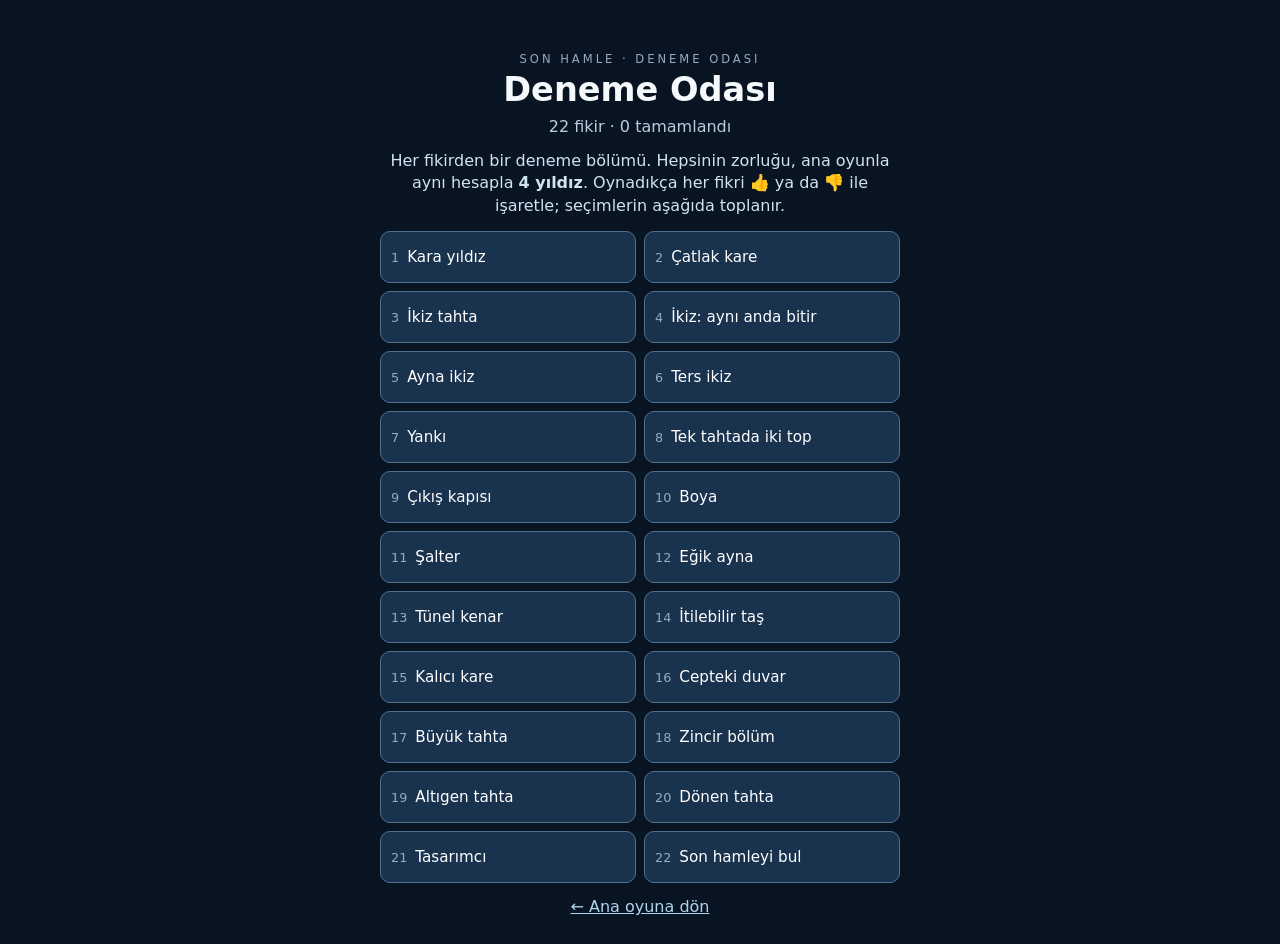
==== lab/index.html @ d979d057 "Deploy from chtcngz/son-hamle@76c273a" ====
<!doctype html>
<html lang="tr">
<head>
  <meta charset="utf-8">
  <meta name="viewport" content="width=device-width,initial-scale=1">
  <title>Son Hamle · Deneme Odası</title>
  <link rel="stylesheet" href="../style.css?v=12">
  <link rel="stylesheet" href="lab.css?v=1">
  <script src="lab-engine.js?v=1" defer></script>
  <script src="lab.js?v=1" defer></script>
</head>
<body>
  <main class="app">
    <header class="top">
      <div id="difficulty" class="difficulty" role="img" aria-label="Tahmini zorluk">
        <span class="difficulty-caption">Zorluk <strong id="difficulty-value">–/5</strong></span>
        <span id="difficulty-stars" class="difficulty-stars" aria-hidden="true"></span>
      </div>
      <p class="eyebrow">SON HAMLE · DENEME ODASI</p>
      <h1 id="level-title">Deneme Odası</h1>
      <p id="counters"></p>
    </header>
    <section id="game-view" aria-label="Oyun alanı" hidden>
      <p id="rule" class="lab-rule"></p>
      <div id="boards" class="boards" aria-label="Tahta"></div>
      <div id="sequence" class="sequence" hidden></div>
      <p id="message" class="message" role="status"></p>
      <div id="pad" class="pad" aria-label="Yön düğmeleri"></div>
      <div class="lab-actions">
        <button id="pocket" type="button" hidden>Duvar Koy</button>
        <button id="play" type="button" hidden>Oynat</button>
        <button id="restart" type="button">Yeniden Başlat</button>
      </div>
      <div class="vote-row" aria-label="Bu fikir hakkında">
        <span>Bu fikir:</span>
        <button id="vote-up" type="button" aria-pressed="false">👍 Beğendim</button>
        <button id="vote-down" type="button" aria-pressed="false">👎 Beğenmedim</button>
      </div>
      <button id="next" class="primary" type="button" hidden>Sonraki Fikir</button>
    </section>
    <section id="levels-view" aria-label="Fikirler">
      <p class="lab-intro">Her fikirden bir deneme bölümü. Hepsinin zorluğu, ana oyunla aynı hesapla <strong>4 yıldız</strong>. Oynadıkça her fikri 👍 ya da 👎 ile işaretle; seçimlerin aşağıda toplanır.</p>
      <div id="idea-list" class="idea-list"></div>
      <div id="votes" class="votes" hidden>
        <p id="votes-text" class="votes-text"></p>
        <button id="votes-copy" type="button">Seçimlerimi kopyala</button>
      </div>
      <a class="lab-link" href="../index.html">← Ana oyuna dön</a>
    </section>
    <button id="levels-toggle" class="outline" type="button" hidden>Fikirler</button>
  </main>
  <div id="result" class="result" role="dialog" aria-labelledby="result-title" hidden>
    <button id="result-card" class="result-card" type="button">
      <span id="result-title" class="result-title"></span>
      <span id="result-text" class="result-text"></span>
      <span id="result-action" class="result-action"></span>
    </button>
  </div>
</body>
</html>
---- style.css ----
:root{font-family:system-ui,-apple-system,"Segoe UI",sans-serif;color:#f6f9fc;background:#091423;font-synthesis:none}
*{box-sizing:border-box}
body{margin:0;min-height:100vh}
button{font:inherit;cursor:pointer}
.app{width:min(100%,900px);min-height:100vh;margin:auto;padding:20px clamp(14px,3vw,32px) 28px;display:flex;flex-direction:column;align-items:center;gap:14px}
.top{position:relative;width:100%;padding-top:32px;text-align:center}.eyebrow{letter-spacing:.26em;color:#94abc3;font-size:.72rem;margin:0 0 4px}.top h1{font-size:clamp(1.45rem,4vw,2.1rem);margin:0}.top p:last-child{margin:8px 0 0;color:#b9cddd}
.difficulty{position:absolute;top:0;right:0;display:flex;align-items:center;justify-content:flex-end;gap:7px;white-space:nowrap;color:#dce9f3}
.difficulty-caption{font-size:.75rem}.difficulty-caption strong{color:#ffd16c;font-weight:700}
.difficulty-stars{display:flex;gap:2px;font-size:1.18rem;line-height:1}
.difficulty-star{position:relative;display:inline-block;width:1em;height:1em;color:#52677c}
.difficulty-star-fill{position:absolute;left:0;top:0;height:100%;overflow:hidden;white-space:nowrap;color:#f7ad24}
#game-view,#levels-view{width:100%;display:flex;flex-direction:column;align-items:center;gap:14px}
[hidden]{display:none!important}
.board{width:min(100%,min(58vh,510px));aspect-ratio:1;display:grid;gap:3px;touch-action:manipulation}
.cell{border:0;border-radius:5px;background:#b7d6e5;color:#25364b;display:grid;place-items:center;padding:0;min-width:0;min-height:0;transition:background .12s,transform .12s}
.cell>span{grid-area:1/1}
.cell:not(.wall):not(.closed):not(.portal):not(.gate):not(.arrow):not(.stop):not(.black):hover{background:#d7ebf4;transform:scale(.97)}
.cell.wall{background:#46546a;cursor:default}.cell.closed{background:#798494;color:#172638;font-weight:800;font-size:clamp(1.4rem,5vw,2.4rem)}
.cell.gate.locked{background:#3a6b77;color:#e4faff;box-shadow:inset 0 0 0 3px #83b5bb;font-size:clamp(1.25rem,4vw,2rem)}
.cell.gate.open{background:#97d9d0;box-shadow:inset 0 0 0 3px #3d9994}
.cell.portal{background:radial-gradient(circle,#c7acfc 18%,#7141a7 45%,#463175 78%);box-shadow:inset 0 0 0 3px #d1b7ff}
.cell.arrow{background:#bfe6b4;box-shadow:inset 0 0 0 3px #62ab63}
.arrow-icon{display:block;width:58%;aspect-ratio:1;background:#2c7a45;clip-path:polygon(50% 0,100% 52%,68% 52%,68% 100%,32% 100%,32% 52%,0 52%)}
.arrow-icon.Right{transform:rotate(90deg)}.arrow-icon.Down{transform:rotate(180deg)}.arrow-icon.Left{transform:rotate(270deg)}
.cell.stop{background:#f4c9b7;box-shadow:inset 0 0 0 3px #d5694a}
.stop-icon{display:block;width:54%;aspect-ratio:1;background:#b7432b;clip-path:polygon(30% 0,70% 0,100% 30%,100% 70%,70% 100%,30% 100%,0 70%,0 30%)}
.cell.black{box-shadow:inset 0 0 0 3px #b8322a}
.black-star{display:block;width:66%;aspect-ratio:1;background:#141a26;clip-path:polygon(50% 0%,61% 35%,98% 35%,68% 57%,79% 94%,50% 72%,21% 94%,32% 57%,2% 35%,39% 35%)}
.cell.crack{background:#c4dae5}
.crack-icon{display:block;width:80%;aspect-ratio:1;background:url("data:image/svg+xml,%3Csvg xmlns='http://www.w3.org/2000/svg' viewBox='0 0 40 40'%3E%3Cpath d='M3 10L13 15L10 23L20 27L17 37M13 15L24 11L31 3M20 27L29 24L37 32M24 11L27 18' fill='none' stroke='%233c4f66' stroke-width='2.4' stroke-linecap='round' stroke-linejoin='round'/%3E%3C/svg%3E") center/contain no-repeat}
.player.burned{background:#b8322a;box-shadow:inset -5px -6px 0 #7b1a14}
.void{visibility:hidden;pointer-events:none}
.player{display:block;width:48%;aspect-ratio:1;border-radius:50%;background:#173b69;box-shadow:inset -5px -6px 0 #0e2b4f}
.star{display:grid;place-items:center;width:65%;aspect-ratio:1;background:#f7ad24;color:#25364b;font-weight:800;font-size:clamp(.8rem,2.7vw,1.3rem);clip-path:polygon(50% 0%,61% 35%,98% 35%,68% 57%,79% 94%,50% 72%,21% 94%,32% 57%,2% 35%,39% 35%)}
.star.future{opacity:.5}.star.target{filter:drop-shadow(0 0 3px #fff)}
.key-icon{font-size:clamp(1.3rem,4vw,2rem);line-height:1}
.message{min-height:2.6em;text-align:center;margin:0;color:#dce9f3;display:grid;place-items:center;font-size:clamp(.94rem,2.5vw,1.12rem)}
.rule-hint{margin:-10px 0 0;color:#aed5ec;text-align:center;font-size:.9rem;white-space:pre-line}
.actions{width:min(100%,510px)}
.actions button{width:100%}
.actions button,#next,#levels-toggle,#back{border:1px solid #6189ad;border-radius:10px;padding:12px 14px;background:#17314f;color:#fff;min-height:48px}
.actions button:hover,#levels-toggle:hover,#back:hover{background:#24496f}
#next{width:min(100%,510px);background:#e4a325;color:#162235;border-color:#e4a325;font-weight:700}
#levels-toggle{margin-top:auto;width:min(100%,510px)}
.level-grid{width:min(100%,510px);display:grid;grid-template-columns:repeat(5,1fr);gap:7px}
.block-title{grid-column:1/-1;margin:6px 0 0;color:#94abc3;font-size:.78rem;letter-spacing:.12em;text-transform:uppercase}
.level-grid button{border:1px solid #53718d;border-radius:7px;background:#19324e;color:#fff;min-height:47px}
.level-grid button.current{border-color:#e4a325}.level-grid button.complete{background:#25584e}.level-grid button:disabled{opacity:.4;cursor:not-allowed}
#back{width:min(100%,510px)}
.lab-entry{display:block;width:min(100%,510px);padding:12px 14px;border:1px dashed #6189ad;border-radius:10px;color:#aed5ec;text-align:center;text-decoration:none}
.lab-entry:hover{background:#17314f}
.result{position:fixed;top:0;right:0;bottom:0;left:0;z-index:5;display:grid;place-items:center;padding:20px;background:rgba(4,10,20,.62);animation:result-in .2s ease-out .35s both}
.result-card{display:grid;justify-items:center;gap:6px;width:min(100%,310px);padding:24px 20px 20px;border:2px solid #e4a325;border-radius:18px;background:#12284a;color:#fff;text-align:center;box-shadow:0 18px 48px rgba(0,0,0,.55)}
.result-card:active{transform:scale(.98)}.result-card:focus-visible{outline:2px solid #fff;outline-offset:3px}
.result-title{font-size:1.8rem;font-weight:800;line-height:1.1}
.result-text{color:#c6d8e6;font-size:.98rem}
.result-action{width:100%;margin-top:12px;padding:13px 14px;border-radius:10px;background:#e4a325;color:#162235;font-weight:700}
.result.lost .result-card{border-color:#d5694a}.result.lost .result-title{color:#ffb7a3}.result.lost .result-action{background:#d5694a;color:#fff}
@keyframes result-in{from{visibility:hidden;opacity:0}to{visibility:visible;opacity:1}}
@media(prefers-reduced-motion:reduce){.result{animation-duration:.01s}}
@media(max-height:700px){.app{gap:8px;padding-top:10px}.board{width:min(100%,48vh)}.message{min-height:1.7em}}
---- lab/lab.css ----
/* Deneme odası: ana oyunun style.css'i üstüne yalnızca yeni kareler ve düzen. */
.lab-rule{margin:-4px 0 0;max-width:520px;color:#cfe3f1;text-align:center;font-size:.93rem;line-height:1.35}
.boards{width:100%;display:flex;flex-direction:column;align-items:center;gap:8px}
.board-wrap{display:flex;flex-direction:column;align-items:center;gap:4px;transition:opacity .2s}
.board-wrap.later{opacity:.55}.board-wrap.done{opacity:.4}
.board-label{margin:0;color:#94abc3;font-size:.78rem;letter-spacing:.06em}
.board-wrap.now .board-label{color:#ffd16c}
.lab-board.square{display:grid;gap:3px;touch-action:manipulation}
.lab-board.hex{position:relative;touch-action:manipulation}
.lab-board.hex .cell{position:absolute;border-radius:0;clip-path:polygon(50% 0,100% 25%,100% 75%,50% 100%,0 75%,0 25%)}
.lab-board.turning{animation:lab-turn .45s ease-in-out}
@keyframes lab-turn{from{transform:rotate(var(--from))}to{transform:rotate(var(--to))}}
.lab-board .cell{font-size:clamp(.9rem,3.5vw,1.6rem)}
.lab-board .cell.closed{font-size:clamp(.9rem,3.5vw,1.6rem)}
.cell.wall.placed{background:#8a6d3b;box-shadow:inset 0 0 0 3px #e4a325}
.cell.painted{background:#f2b8d8}
.cell.painted:hover{background:#f6cbe3!important}
.cell.permanent{box-shadow:inset 0 0 0 4px #e4a325}
.permanent-icon{color:#b9770e;font-weight:800;font-size:1.3em;line-height:1}
.cell.red.up{background:#c0392b}.cell.red.down{box-shadow:inset 0 0 0 3px #c0392b}
.cell.blue.up{background:#2e6fd0}.cell.blue.down{box-shadow:inset 0 0 0 3px #2e6fd0}
.switch-icon{display:block;width:62%;height:34%;border-radius:999px;background:#c0392b;position:relative}
.switch-icon::after{content:"";position:absolute;top:12%;left:8%;width:38%;height:76%;border-radius:50%;background:#fff}
.switch-icon.on{background:#2e6fd0}.switch-icon.on::after{left:54%}
.mirror-icon{display:block;width:84%;height:84%;background:linear-gradient(to top left,transparent calc(50% - 3px),#3c4f66 calc(50% - 3px),#9fd3ff 50%,#3c4f66 calc(50% + 3px),transparent calc(50% + 3px))}
.mirror-icon.backslash{transform:scaleX(-1)}
.cell.mirror{background:#d8ecf5}
.cell.exit.shut{background:#9fb3c3}.cell.exit.open{background:#7fd6a0}
.exit-icon{display:block;width:46%;height:66%;border-radius:40% 40% 4px 4px;background:#2c3e50;box-shadow:inset 0 0 0 3px #e4a325}
.cell.exit.open .exit-icon{background:#0f5132}
.rotator-icon{font-weight:800;color:#6b3fa0;font-size:1.25em;line-height:1}
.cell.rotator{background:#e2d4f5}
.stone{display:block;width:70%;aspect-ratio:1;border-radius:46% 54% 50% 50%;background:#7b8794;box-shadow:inset -4px -5px 0 #59636e}
.player.second{background:#8e2c6b;box-shadow:inset -5px -6px 0 #5f1a47}
.cell.wrap-l{box-shadow:inset 6px 0 0 #a07cff}.cell.wrap-r{box-shadow:inset -6px 0 0 #a07cff}
.cell.wrap-t{box-shadow:inset 0 6px 0 #a07cff}.cell.wrap-b{box-shadow:inset 0 -6px 0 #a07cff}
.cell.wrap-l.wrap-t{box-shadow:inset 6px 6px 0 #a07cff}.cell.wrap-r.wrap-t{box-shadow:inset -6px 6px 0 #a07cff}
.cell.wrap-l.wrap-b{box-shadow:inset 6px -6px 0 #a07cff}.cell.wrap-r.wrap-b{box-shadow:inset -6px -6px 0 #a07cff}
.sequence{display:flex;flex-wrap:wrap;justify-content:center;align-items:center;gap:6px}
.sequence-title{color:#94abc3;font-size:.85rem}
.sequence-step{display:grid;place-items:center;width:34px;height:34px;border-radius:8px;background:#17314f;border:1px solid #6189ad;font-size:1.2rem}
.sequence-step.done{opacity:.45}.sequence-step.current{opacity:1;background:#e4a325;color:#162235;border-color:#e4a325}
.pad{display:grid;gap:6px;width:min(100%,360px)}
.pad.square{grid-template-columns:repeat(4,1fr)}
.pad.hex{grid-template-columns:repeat(6,1fr)}
.pad button{min-height:44px;border:1px solid #6189ad;border-radius:10px;background:#17314f;color:#fff;font-size:1.3rem}
.pad button:active{background:#24496f}
.lab-actions{width:min(100%,510px);display:flex;gap:8px}
.lab-actions button{flex:1;border:1px solid #6189ad;border-radius:10px;padding:12px 14px;background:#17314f;color:#fff;min-height:48px}
.lab-actions button:disabled{opacity:.45;cursor:default}
.lab-actions button.active{background:#e4a325;color:#162235;border-color:#e4a325;font-weight:700}
#play:not(:disabled){background:#e4a325;color:#162235;border-color:#e4a325;font-weight:700}
.lab-intro{max-width:520px;margin:0;color:#cfe3f1;text-align:center;line-height:1.4}
.idea-list{width:min(100%,520px);display:grid;grid-template-columns:repeat(2,1fr);gap:8px}
.idea-card{display:grid;grid-template-columns:auto 1fr auto;align-items:center;gap:8px;min-height:52px;padding:8px 10px;border:1px solid #53718d;border-radius:10px;background:#19324e;color:#fff;text-align:left}
.idea-card.complete{background:#25584e}
.idea-number{color:#94abc3;font-size:.8rem}.idea-title{font-size:.95rem}.idea-marks{color:#ffd16c}
.lab-link{color:#aed5ec}
@media(max-width:380px){.idea-list{grid-template-columns:1fr}}
.vote-row{display:flex;align-items:center;justify-content:center;gap:8px;color:#94abc3;font-size:.88rem}
.vote-row button{border:1px solid #53718d;border-radius:999px;padding:7px 12px;background:transparent;color:#dce9f3;min-height:38px}
.vote-row button[aria-pressed="true"]{background:#e4a325;border-color:#e4a325;color:#162235;font-weight:700}
.votes{width:min(100%,520px);display:grid;gap:8px;padding:12px;border:1px solid #53718d;border-radius:10px}
.votes-text{margin:0;white-space:pre-line;color:#dce9f3;line-height:1.4;user-select:text}
.votes button{border:1px solid #6189ad;border-radius:10px;padding:10px;background:#17314f;color:#fff}
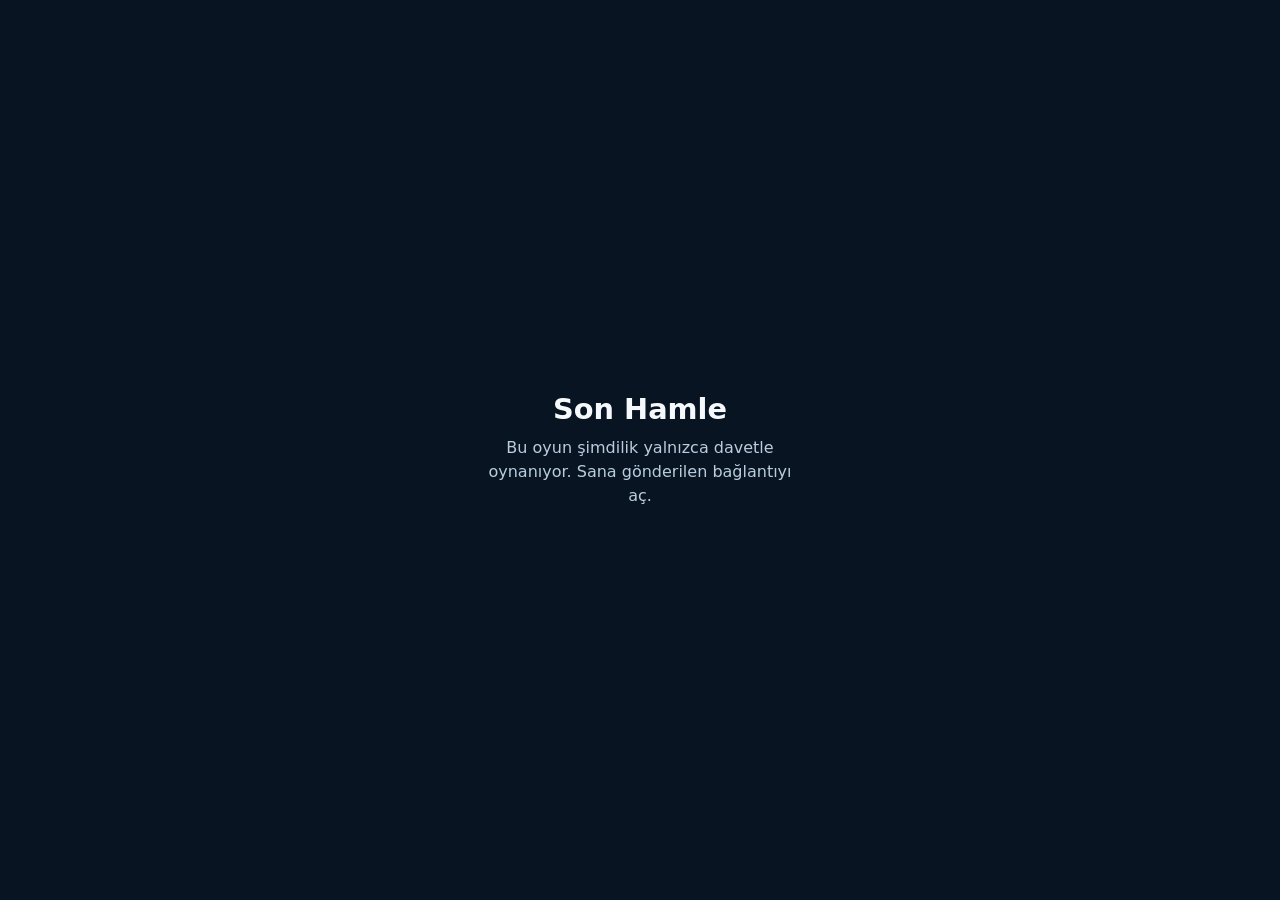
==== commit f5903a44: "Deploy from chtcngz/son-hamle@b68c075" ====
--- a/lab/index.html
+++ b/lab/index.html
@@ -1,60 +1,63 @@
 <!doctype html>
 <html lang="tr">
 <head>
-  <meta charset="utf-8">
-  <meta name="viewport" content="width=device-width,initial-scale=1">
-  <title>Son Hamle · Deneme Odası</title>
-  <link rel="stylesheet" href="../style.css?v=12">
-  <link rel="stylesheet" href="lab.css?v=1">
-  <script src="lab-engine.js?v=1" defer></script>
-  <script src="lab.js?v=1" defer></script>
+<meta charset="utf-8">
+<meta name="viewport" content="width=device-width,initial-scale=1">
+<meta name="robots" content="noindex,nofollow">
+<title>Son Hamle</title>
+<style>
+:root{font-family:system-ui,-apple-system,"Segoe UI",sans-serif;color:#f6f9fc;background:#091423}
+body{margin:0;min-height:100vh}
+.gate{min-height:100vh;display:grid;place-items:center;padding:24px;text-align:center;box-sizing:border-box}
+.gate h1{margin:0 0 10px;font-size:1.8rem}
+.gate p{margin:0 auto;color:#b9cddd;max-width:30ch;line-height:1.5}
+</style>
 </head>
 <body>
-  <main class="app">
-    <header class="top">
-      <div id="difficulty" class="difficulty" role="img" aria-label="Tahmini zorluk">
-        <span class="difficulty-caption">Zorluk <strong id="difficulty-value">–/5</strong></span>
-        <span id="difficulty-stars" class="difficulty-stars" aria-hidden="true"></span>
-      </div>
-      <p class="eyebrow">SON HAMLE · DENEME ODASI</p>
-      <h1 id="level-title">Deneme Odası</h1>
-      <p id="counters"></p>
-    </header>
-    <section id="game-view" aria-label="Oyun alanı" hidden>
-      <p id="rule" class="lab-rule"></p>
-      <div id="boards" class="boards" aria-label="Tahta"></div>
-      <div id="sequence" class="sequence" hidden></div>
-      <p id="message" class="message" role="status"></p>
-      <div id="pad" class="pad" aria-label="Yön düğmeleri"></div>
-      <div class="lab-actions">
-        <button id="pocket" type="button" hidden>Duvar Koy</button>
-        <button id="play" type="button" hidden>Oynat</button>
-        <button id="restart" type="button">Yeniden Başlat</button>
-      </div>
-      <div class="vote-row" aria-label="Bu fikir hakkında">
-        <span>Bu fikir:</span>
-        <button id="vote-up" type="button" aria-pressed="false">👍 Beğendim</button>
-        <button id="vote-down" type="button" aria-pressed="false">👎 Beğenmedim</button>
-      </div>
-      <button id="next" class="primary" type="button" hidden>Sonraki Fikir</button>
-    </section>
-    <section id="levels-view" aria-label="Fikirler">
-      <p class="lab-intro">Her fikirden bir deneme bölümü. Hepsinin zorluğu, ana oyunla aynı hesapla <strong>4 yıldız</strong>. Oynadıkça her fikri 👍 ya da 👎 ile işaretle; seçimlerin aşağıda toplanır.</p>
-      <div id="idea-list" class="idea-list"></div>
-      <div id="votes" class="votes" hidden>
-        <p id="votes-text" class="votes-text"></p>
-        <button id="votes-copy" type="button">Seçimlerimi kopyala</button>
-      </div>
-      <a class="lab-link" href="../index.html">← Ana oyuna dön</a>
-    </section>
-    <button id="levels-toggle" class="outline" type="button" hidden>Fikirler</button>
-  </main>
-  <div id="result" class="result" role="dialog" aria-labelledby="result-title" hidden>
-    <button id="result-card" class="result-card" type="button">
-      <span id="result-title" class="result-title"></span>
-      <span id="result-text" class="result-text"></span>
-      <span id="result-action" class="result-action"></span>
-    </button>
-  </div>
+<main class="gate"><div><h1>Son Hamle</h1><p id="gate-text">Yükleniyor…</p></div></main>
+<script>
+(async()=>{
+  const PAGE="lab/",BASE=PAGE?"../":"",STORE="sonhamle-davet";
+  // Kilitliyken adrese bağlantı yapıştırılırsa (yalnız # kısmı değişir, sayfa yenilenmez) sayfa yeniden açılır.
+  const say=text=>{document.getElementById("gate-text").textContent=text;addEventListener("hashchange",()=>location.reload());};
+  let key=new URLSearchParams(location.hash.slice(1)).get("k");
+  if(key){
+    let kept=false;try{localStorage.setItem(STORE,key);kept=true;}catch{}
+    if(kept)history.replaceState(null,"",location.pathname+location.search); // bağlantı adres çubuğunda kalmasın
+  }else{try{key=localStorage.getItem(STORE);}catch{}}
+  if(!key)return say("Bu oyun şimdilik yalnızca davetle oynanıyor. Sana gönderilen bağlantıyı aç.");
+  let files;
+  try{
+    const bytes=new Uint8Array(await (await fetch(BASE+"game.bin",{cache:"no-cache"})).arrayBuffer());
+    const b64=key.replace(/-/g,"+").replace(/_/g,"/"),raw=Uint8Array.from(atob(b64+"===".slice((b64.length+3)%4)),c=>c.charCodeAt(0));
+    const cryptoKey=await crypto.subtle.importKey("raw",raw,"AES-GCM",false,["decrypt"]);
+    files=JSON.parse(new TextDecoder().decode(await crypto.subtle.decrypt({name:"AES-GCM",iv:bytes.slice(0,12)},cryptoKey,bytes.slice(12))));
+  }catch{
+    try{localStorage.removeItem(STORE);}catch{}
+    return say("Bu bağlantı geçersiz ya da eskimiş. Yeni bağlantıyı iste.");
+  }
+  const TYPES={js:"text/javascript",css:"text/css",json:"application/json",html:"text/html"};
+  const typeOf=name=>TYPES[name.split(".").pop()]??"text/plain";
+  // Sayfaya göre adres → paketteki dosya ("../style.css?v=15" deneme odasında → "style.css").
+  const resolve=href=>{const out=[];for(const part of (PAGE+href.split(/[?#]/)[0]).split("/")){if(part==="..")out.pop();else if(part&&part!==".")out.push(part);}return out.join("/");};
+  const urls={},urlOf=name=>urls[name]??=URL.createObjectURL(new Blob([files[name]],{type:typeOf(name)}));
+  const realFetch=window.fetch.bind(window);
+  window.fetch=(input,init)=>{
+    const name=typeof input==="string"&&!/^[a-z]+:/i.test(input)?resolve(input):null;
+    return name&&name in files?Promise.resolve(new Response(files[name],{headers:{"content-type":typeOf(name)}})):realFetch(input,init);
+  };
+  const doc=new DOMParser().parseFromString(files[PAGE+"index.html"],"text/html");
+  document.title=doc.title;
+  const sheets=[...doc.querySelectorAll('link[rel="stylesheet"]')].map(link=>new Promise(done=>{
+    const el=document.createElement("link");el.rel="stylesheet";el.onload=el.onerror=done;el.href=urlOf(resolve(link.getAttribute("href")));document.head.append(el);
+  }));
+  await Promise.all(sheets);
+  document.querySelector("style").remove();
+  document.body.replaceChildren(...[...doc.body.childNodes].map(node=>document.importNode(node,true)));
+  for(const script of doc.querySelectorAll("script[src]"))await new Promise((done,fail)=>{
+    const el=document.createElement("script");el.onload=done;el.onerror=fail;el.src=urlOf(resolve(script.getAttribute("src")));document.body.append(el);
+  });
+})();
+</script>
 </body>
 </html>
